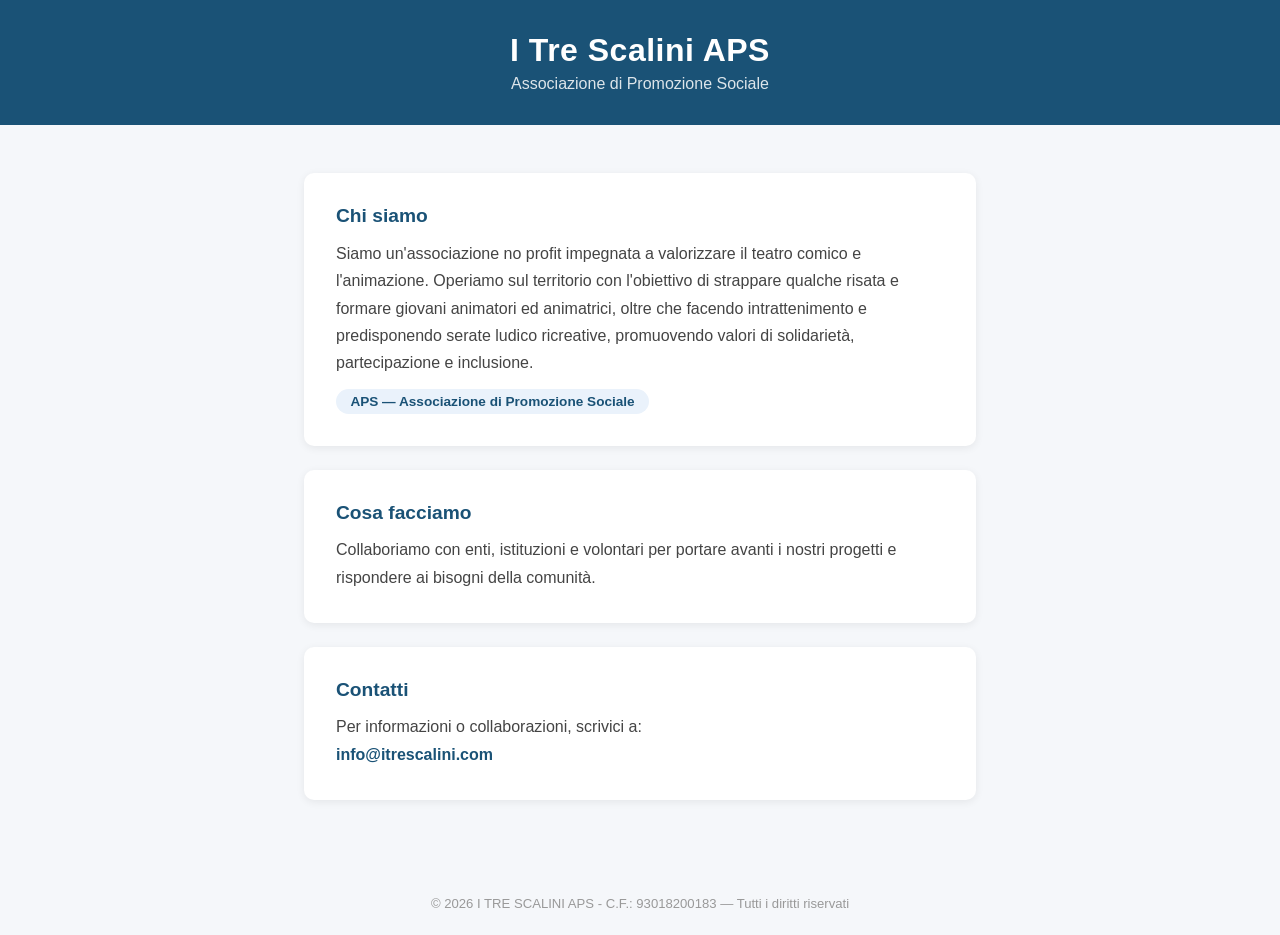
==== index.html @ 0dde62d0 "add files via upload" ====
<!DOCTYPE html>
<html lang="it">
<head>
  <meta charset="UTF-8" />
  <meta name="viewport" content="width=device-width, initial-scale=1.0" />
  <title>Nome Associazione</title>
  <style>
    * { margin: 0; padding: 0; box-sizing: border-box; }

    body {
      font-family: 'Segoe UI', Arial, sans-serif;
      background: #f5f7fa;
      color: #2d2d2d;
      min-height: 100vh;
      display: flex;
      flex-direction: column;
    }

    header {
      background: #1a5276;
      color: white;
      padding: 2rem;
      text-align: center;
    }

    header h1 {
      font-size: 2rem;
      letter-spacing: 0.5px;
      margin-bottom: 0.4rem;
    }

    header p.tagline {
      font-size: 1rem;
      opacity: 0.85;
    }

    main {
      flex: 1;
      max-width: 720px;
      margin: 3rem auto;
      padding: 0 1.5rem;
    }

    .card {
      background: white;
      border-radius: 10px;
      padding: 2rem;
      margin-bottom: 1.5rem;
      box-shadow: 0 2px 8px rgba(0,0,0,0.07);
    }

    .card h2 {
      font-size: 1.2rem;
      color: #1a5276;
      margin-bottom: 0.8rem;
    }

    .card p {
      line-height: 1.7;
      color: #444;
    }

    .contact a {
      color: #1a5276;
      text-decoration: none;
      font-weight: 600;
    }

    .contact a:hover {
      text-decoration: underline;
    }

    .badge {
      display: inline-block;
      background: #eaf2fb;
      color: #1a5276;
      border-radius: 20px;
      padding: 0.3rem 0.9rem;
      font-size: 0.85rem;
      margin-top: 0.8rem;
      font-weight: 600;
    }

    footer {
      text-align: center;
      padding: 1.5rem;
      font-size: 0.82rem;
      color: #999;
    }
  </style>
</head>
<body>

  <header>
    <h1>I Tre Scalini APS</h1>
    <p class="tagline">Associazione di Promozione Sociale</p>
  </header>

  <main>
    <div class="card">
      <h2>Chi siamo</h2>
      <p>
        Siamo un'associazione no profit impegnata a valorizzare il teatro comico e l'animazione.
        Operiamo sul territorio con l'obiettivo di strappare qualche risata e formare giovani animatori ed animatrici, oltre che facendo intrattenimento e predisponendo serate ludico ricreative, promuovendo valori di
        solidarietà, partecipazione e inclusione.
      </p>
      <span class="badge">APS — Associazione di Promozione Sociale</span>
    </div>

    <div class="card">
      <h2>Cosa facciamo</h2>
      <p>
        Collaboriamo con enti, istituzioni e volontari per portare avanti i nostri progetti
        e rispondere ai bisogni della comunità.
      </p>
    </div>

    <div class="card contact">
      <h2>Contatti</h2>
      <p>Per informazioni o collaborazioni, scrivici a:<br />
        <a href="mailto:info@itrescalini.com">info@itrescalini.com</a>
      </p>
    </div>
  </main>

  <footer>
    &copy; 2026 I TRE SCALINI APS - C.F.: 93018200183 — Tutti i diritti riservati
  </footer>

</body>
</html>
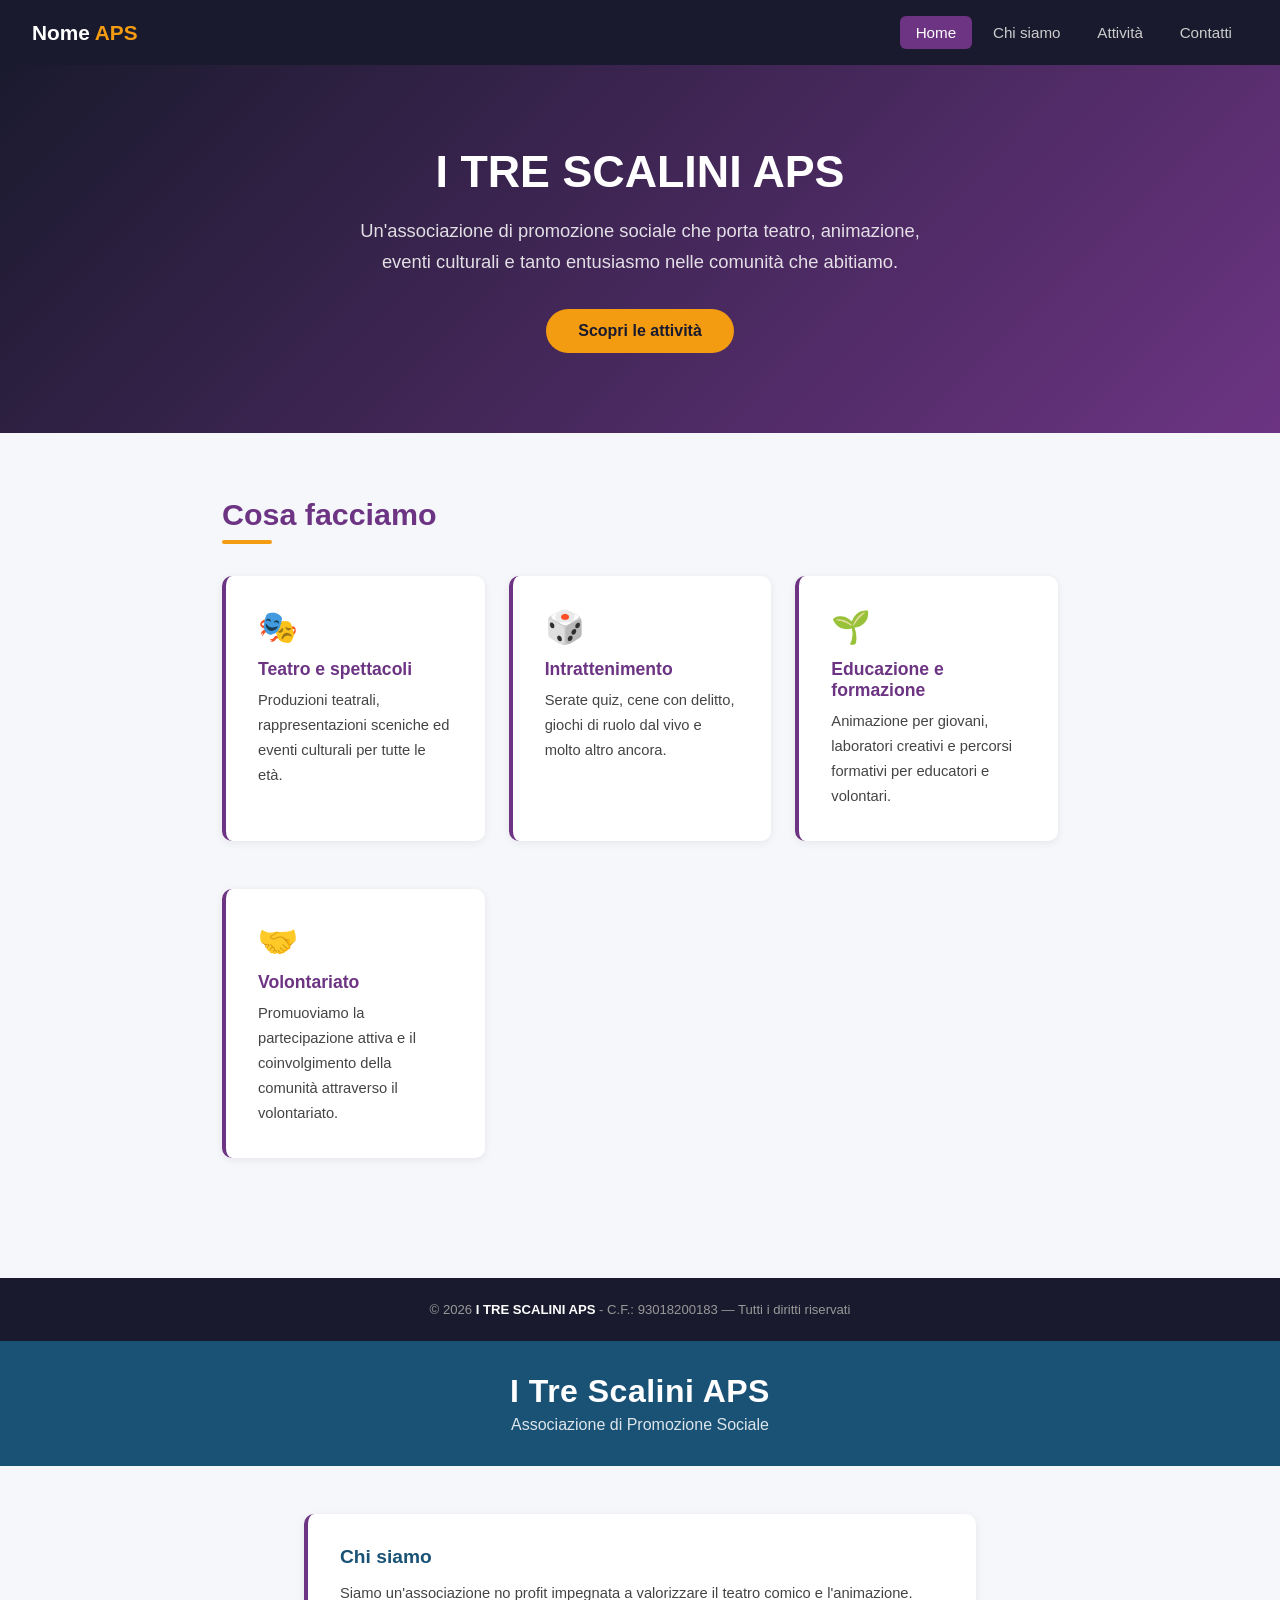
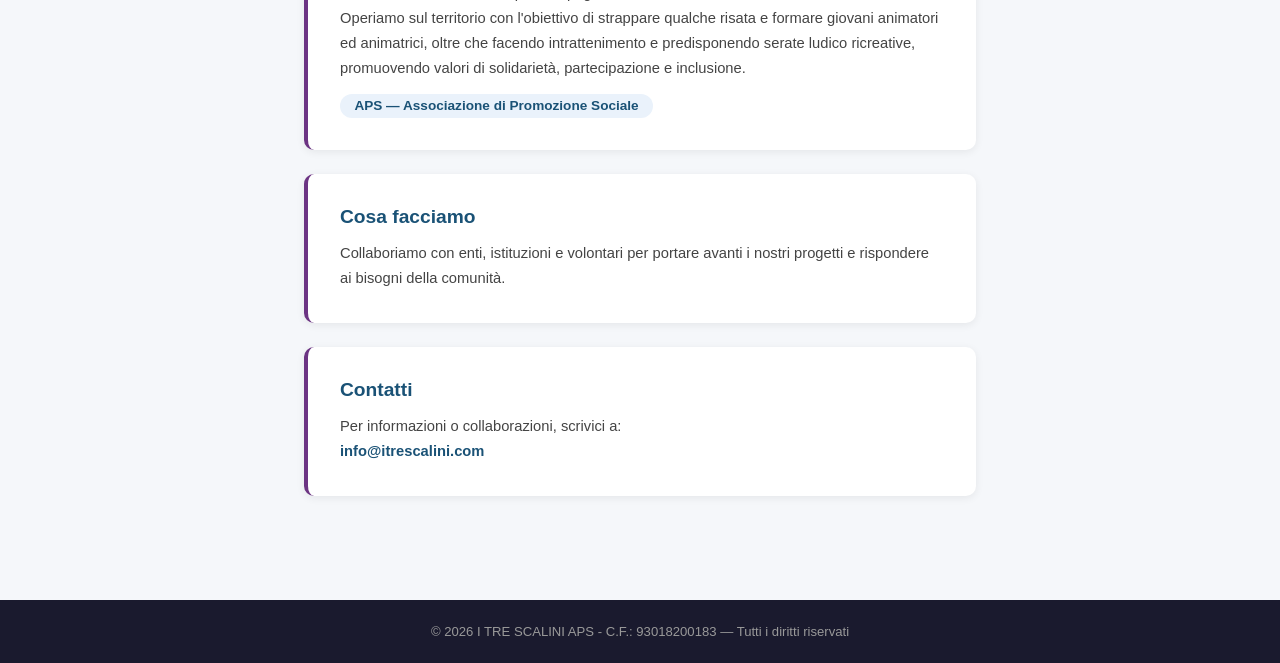
==== commit 2544ad22: "Update index.html" ====
--- a/index.html
+++ b/index.html
@@ -3,7 +3,504 @@
 <head>
   <meta charset="UTF-8" />
   <meta name="viewport" content="width=device-width, initial-scale=1.0" />
-  <title>Nome Associazione</title>
+  <link rel="icon" type="image/png" href="favicon.png">
+  <title>I Tre Scalini</title>
+  <style>
+    :root {
+      --primary: #6c3483;
+      --secondary: #e74c3c;
+      --accent: #f39c12;
+      --dark: #1a1a2e;
+      --light: #f8f5ff;
+      --text: #2d2d2d;
+      --muted: #666;
+    }
+
+    * { margin: 0; padding: 0; box-sizing: border-box; }
+
+    body {
+      font-family: 'Segoe UI', Arial, sans-serif;
+      color: var(--text);
+      background: #fff;
+    }
+
+    /* NAV */
+    nav {
+      background: var(--dark);
+      padding: 1rem 2rem;
+      display: flex;
+      justify-content: space-between;
+      align-items: center;
+      position: sticky;
+      top: 0;
+      z-index: 100;
+    }
+
+    .nav-logo {
+      color: white;
+      font-size: 1.3rem;
+      font-weight: 700;
+      cursor: pointer;
+    }
+
+    .nav-logo span { color: var(--accent); }
+
+    .nav-links {
+      display: flex;
+      gap: 0.3rem;
+    }
+
+    .nav-links button {
+      background: none;
+      border: none;
+      color: #ccc;
+      font-size: 0.95rem;
+      padding: 0.5rem 1rem;
+      cursor: pointer;
+      border-radius: 6px;
+      transition: all 0.2s;
+    }
+
+    .nav-links button:hover,
+    .nav-links button.active {
+      background: var(--primary);
+      color: white;
+    }
+
+    /* PAGES */
+    .page { display: none; }
+    .page.active { display: block; }
+
+    /* HERO */
+    .hero {
+      background: linear-gradient(135deg, var(--dark) 0%, var(--primary) 100%);
+      color: white;
+      padding: 5rem 2rem;
+      text-align: center;
+    }
+
+    .hero h1 {
+      font-size: 2.8rem;
+      margin-bottom: 1rem;
+      line-height: 1.2;
+    }
+
+    .hero h1 span { color: var(--accent); }
+
+    .hero p {
+      font-size: 1.15rem;
+      opacity: 0.85;
+      max-width: 600px;
+      margin: 0 auto 2rem;
+      line-height: 1.7;
+    }
+
+    .btn {
+      display: inline-block;
+      background: var(--accent);
+      color: var(--dark);
+      padding: 0.8rem 2rem;
+      border-radius: 30px;
+      font-weight: 700;
+      font-size: 1rem;
+      cursor: pointer;
+      border: none;
+      transition: transform 0.2s, box-shadow 0.2s;
+    }
+
+    .btn:hover {
+      transform: translateY(-2px);
+      box-shadow: 0 6px 20px rgba(243,156,18,0.4);
+    }
+
+    /* SECTIONS */
+    section {
+      padding: 4rem 2rem;
+      max-width: 900px;
+      margin: 0 auto;
+    }
+
+    section h2 {
+      font-size: 1.9rem;
+      color: var(--primary);
+      margin-bottom: 0.5rem;
+    }
+
+    .section-line {
+      width: 50px;
+      height: 4px;
+      background: var(--accent);
+      border-radius: 2px;
+      margin-bottom: 2rem;
+    }
+
+    /* CARDS GRID */
+    .grid {
+      display: grid;
+      grid-template-columns: repeat(auto-fit, minmax(240px, 1fr));
+      gap: 1.5rem;
+      margin-top: 1rem;
+    }
+
+    .card {
+      background: var(--light);
+      border-radius: 12px;
+      padding: 1.5rem;
+      border-left: 4px solid var(--primary);
+      transition: transform 0.2s, box-shadow 0.2s;
+    }
+
+    .card:hover {
+      transform: translateY(-3px);
+      box-shadow: 0 8px 24px rgba(108,52,131,0.12);
+    }
+
+    .card .icon { font-size: 2rem; margin-bottom: 0.8rem; }
+    .card h3 { font-size: 1.1rem; color: var(--primary); margin-bottom: 0.5rem; }
+    .card p { font-size: 0.92rem; color: var(--muted); line-height: 1.6; }
+
+    /* ABOUT PAGE */
+    .about-block {
+      background: var(--light);
+      border-radius: 12px;
+      padding: 2rem;
+      margin-bottom: 1.5rem;
+    }
+
+    .about-block h3 {
+      color: var(--primary);
+      font-size: 1.1rem;
+      margin-bottom: 0.8rem;
+    }
+
+    .about-block p {
+      color: var(--muted);
+      line-height: 1.8;
+      font-size: 0.95rem;
+    }
+
+    .values {
+      display: flex;
+      flex-wrap: wrap;
+      gap: 0.8rem;
+      margin-top: 1rem;
+    }
+
+    .tag {
+      background: var(--primary);
+      color: white;
+      padding: 0.4rem 1rem;
+      border-radius: 20px;
+      font-size: 0.85rem;
+      font-weight: 600;
+    }
+
+    /* ACTIVITIES PAGE */
+    .activity {
+      display: flex;
+      gap: 1.5rem;
+      align-items: flex-start;
+      padding: 1.5rem;
+      border-radius: 12px;
+      margin-bottom: 1rem;
+      background: var(--light);
+      transition: transform 0.2s;
+    }
+
+    .activity:hover { transform: translateX(4px); }
+
+    .activity .num {
+      font-size: 2.5rem;
+      font-weight: 900;
+      color: var(--accent);
+      line-height: 1;
+      min-width: 50px;
+    }
+
+    .activity h3 { color: var(--primary); margin-bottom: 0.4rem; }
+
+    .activity ul {
+      padding-left: 1.2rem;
+      color: var(--muted);
+      font-size: 0.92rem;
+      line-height: 1.8;
+    }
+
+    /* CONTACT PAGE */
+    .contact-grid {
+      display: grid;
+      grid-template-columns: repeat(auto-fit, minmax(240px, 1fr));
+      gap: 1.5rem;
+      margin-top: 1rem;
+    }
+
+    .contact-card {
+      background: var(--light);
+      border-radius: 12px;
+      padding: 2rem;
+      text-align: center;
+    }
+
+    .contact-card .icon { font-size: 2.5rem; margin-bottom: 1rem; }
+    .contact-card h3 { color: var(--primary); margin-bottom: 0.5rem; }
+    .contact-card a { color: var(--primary); text-decoration: none; font-weight: 600; }
+    .contact-card a:hover { text-decoration: underline; }
+    .contact-card p { color: var(--muted); font-size: 0.92rem; }
+
+    .legal-note {
+      background: var(--light);
+      border-radius: 12px;
+      padding: 1.5rem 2rem;
+      margin-top: 2rem;
+      font-size: 0.88rem;
+      color: var(--muted);
+      line-height: 1.7;
+      border-left: 4px solid var(--accent);
+    }
+
+    /* FOOTER */
+    footer {
+      background: var(--dark);
+      color: #aaa;
+      text-align: center;
+      padding: 2rem;
+      font-size: 0.85rem;
+      margin-top: 2rem;
+    }
+
+    footer strong { color: white; }
+  </style>
+</head>
+<body>
+
+<nav>
+  <div class="nav-logo" onclick="showPage('home')">Nome <span>APS</span></div>
+  <div class="nav-links">
+    <button onclick="showPage('home')" id="btn-home" class="active">Home</button>
+    <button onclick="showPage('chi-siamo')" id="btn-chi-siamo">Chi siamo</button>
+    <button onclick="showPage('attivita')" id="btn-attivita">Attività</button>
+    <button onclick="showPage('contatti')" id="btn-contatti">Contatti</button>
+  </div>
+</nav>
+
+<!-- HOME -->
+<div class="page active" id="page-home">
+  <div class="hero">
+    <h1>I TRE SCALINI APS</h1>
+    <p>Un'associazione di promozione sociale che porta teatro, animazione, eventi culturali e tanto entusiasmo nelle comunità che abitiamo.</p>
+    <button class="btn" onclick="showPage('attivita')">Scopri le attività</button>
+  </div>
+
+  <section>
+    <h2>Cosa facciamo</h2>
+    <div class="section-line"></div>
+    <div class="grid">
+      <div class="card">
+        <div class="icon">🎭</div>
+        <h3>Teatro e spettacoli</h3>
+        <p>Produzioni teatrali, rappresentazioni sceniche ed eventi culturali per tutte le età.</p>
+      </div>
+      <div class="card">
+        <div class="icon">🎲</div>
+        <h3>Intrattenimento</h3>
+        <p>Serate quiz, cene con delitto, giochi di ruolo dal vivo e molto altro ancora.</p>
+      </div>
+      <div class="card">
+        <div class="icon">🌱</div>
+        <h3>Educazione e formazione</h3>
+        <p>Animazione per giovani, laboratori creativi e percorsi formativi per educatori e volontari.</p>
+      </div>
+      <div class="card">
+        <div class="icon">🤝</div>
+        <h3>Volontariato</h3>
+        <p>Promuoviamo la partecipazione attiva e il coinvolgimento della comunità attraverso il volontariato.</p>
+      </div>
+    </div>
+  </section>
+</div>
+
+<!-- CHI SIAMO -->
+<div class="page" id="page-chi-siamo">
+  <div class="hero" style="padding: 3rem 2rem;">
+    <h1>Chi <span>siamo</span></h1>
+    <p>Un gruppo di volontari uniti dalla passione per la cultura, il gioco e la comunità.</p>
+  </div>
+
+  <section>
+    <h2>La nostra missione</h2>
+    <div class="section-line"></div>
+
+    <div class="about-block">
+      <h3>🎯 Finalità</h3>
+      <p>Siamo un'associazione apartitica, aconfessionale e senza scopo di lucro. Perseguiamo finalità civiche, solidaristiche e di utilità sociale, operando nei settori della promozione culturale, educativa, ricreativa e sociale, ai sensi dell'art. 5 del D.Lgs. 117/2017.</p>
+    </div>
+
+    <div class="about-block">
+      <h3>💡 Come operiamo</h3>
+      <p>Le nostre attività si svolgono prevalentemente a favore dei soci e di terzi, nel rispetto delle finalità di promozione sociale. Collaboriamo con enti pubblici e privati, scuole, parrocchie, oratori, altri enti del Terzo Settore e associazioni culturali e ricreative.</p>
+    </div>
+
+    <div class="about-block">
+      <h3>❤️ I nostri valori</h3>
+      <div class="values">
+        <span class="tag">Apartitica</span>
+        <span class="tag">Aconfessionale</span>
+        <span class="tag">No profit</span>
+        <span class="tag">Solidarietà</span>
+        <span class="tag">Inclusione</span>
+        <span class="tag">Partecipazione</span>
+        <span class="tag">Volontariato</span>
+      </div>
+    </div>
+  </section>
+</div>
+
+<!-- ATTIVITÀ -->
+<div class="page" id="page-attivita">
+  <div class="hero" style="padding: 3rem 2rem;">
+    <h1>Le nostre <span>attività</span></h1>
+    <p>Tutto quello che organizziamo e realizziamo per la comunità.</p>
+  </div>
+
+  <section>
+    <h2>Attività di interesse generale</h2>
+    <div class="section-line"></div>
+
+    <div class="activity">
+      <div class="num">01</div>
+      <div>
+        <h3>Attività culturali e artistiche</h3>
+        <ul>
+          <li>Spettacoli teatrali</li>
+          <li>Rappresentazioni sceniche e performative</li>
+          <li>Eventi culturali e ricreativi</li>
+        </ul>
+      </div>
+    </div>
+
+    <div class="activity">
+      <div class="num">02</div>
+      <div>
+        <h3>Intrattenimento e socializzazione</h3>
+        <ul>
+          <li>Serate quiz</li>
+          <li>Cene con delitto</li>
+          <li>Giochi di ruolo dal vivo</li>
+          <li>Eventi ludico-ricreativi</li>
+        </ul>
+      </div>
+    </div>
+
+    <div class="activity">
+      <div class="num">03</div>
+      <div>
+        <h3>Attività educative e formative</h3>
+        <ul>
+          <li>Animazione per bambini, ragazzi e giovani</li>
+          <li>Percorsi di formazione per animatori ed educatori</li>
+          <li>Laboratori teatrali, espressivi e creativi</li>
+          <li>Supporto educativo in contesti aggregativi (oratori, scuole, ETS)</li>
+        </ul>
+      </div>
+    </div>
+
+    <div class="activity">
+      <div class="num">04</div>
+      <div>
+        <h3>Promozione del volontariato</h3>
+        <ul>
+          <li>Coinvolgimento attivo dei soci nelle attività associative</li>
+          <li>Promozione della partecipazione civica e sociale</li>
+        </ul>
+      </div>
+    </div>
+  </section>
+</div>
+
+<!-- CONTATTI -->
+<div class="page" id="page-contatti">
+  <div class="hero" style="padding: 3rem 2rem;">
+    <h1>Scrivici o <span>unisciti a noi</span></h1>
+    <p>Hai domande, vuoi collaborare o vuoi diventare volontario? Siamo felici di sentirti.</p>
+  </div>
+
+  <section>
+    <h2>Contatti</h2>
+    <div class="section-line"></div>
+
+    <div class="contact-grid">
+      <div class="contact-card">
+        <div class="icon">✉️</div>
+        <h3>Email</h3>
+        <a href="mailto:info@itrescalini.com">info@itrescalini.com</a>
+      </div>
+      <div class="contact-card">
+        <div class="icon">🌐</div>
+        <h3>Sito web</h3>
+        <a href="https://itrescalini.com">itrescalini.com</a>
+      </div>
+      <div class="contact-card">
+        <div class="icon">📍</div>
+        <h3>Sede</h3>
+        <p>Frazione Bellaria 3, 27049, Zenevredo (PV)</p>
+      </div>
+    </div>
+
+    <div class="legal-note">
+      <strong>I TRE SCALINI APS</strong> — Associazione di Promozione Sociale<br>
+      Organizzazione apartitica, aconfessionale e senza scopo di lucro.<br>
+      Attività svolta ai sensi dell'art. 5 del D.Lgs. 117/2017 (Codice del Terzo Settore).<br>
+      C.F.: 93018200183
+    </div>
+  </section>
+</div>
+
+<footer>
+  &copy; 2026 <strong>I TRE SCALINI APS</strong> - C.F.: 93018200183 — Tutti i diritti riservati
+</footer>
+
+<script>
+  function showPage(id) {
+    document.querySelectorAll('.page').forEach(p => p.classList.remove('active'));
+    document.querySelectorAll('.nav-links button').forEach(b => b.classList.remove('active'));
+    document.getElementById('page-' + id).classList.add('active');
+    document.getElementById('btn-' + id).classList.add('active');
+    window.scrollTo(0, 0);
+  }
+</script>
+
+</body>
+</html>
+
+
+
+
+
+
+
+
+
+
+
+
+
+
+
+
+
+
+
+
+
+
+
+<!DOCTYPE html>
+<html lang="it">
+<head>
+  <meta charset="UTF-8" />
+  <meta name="viewport" content="width=device-width, initial-scale=1.0" />
+  <link rel="icon" type="image/png" href="favicon.png">
+  <title>I Tre Scalini</title>
   <style>
     * { margin: 0; padding: 0; box-sizing: border-box; }
 
@@ -128,4 +625,6 @@
   </footer>
 
 </body>
-</html>+
+</html>
+
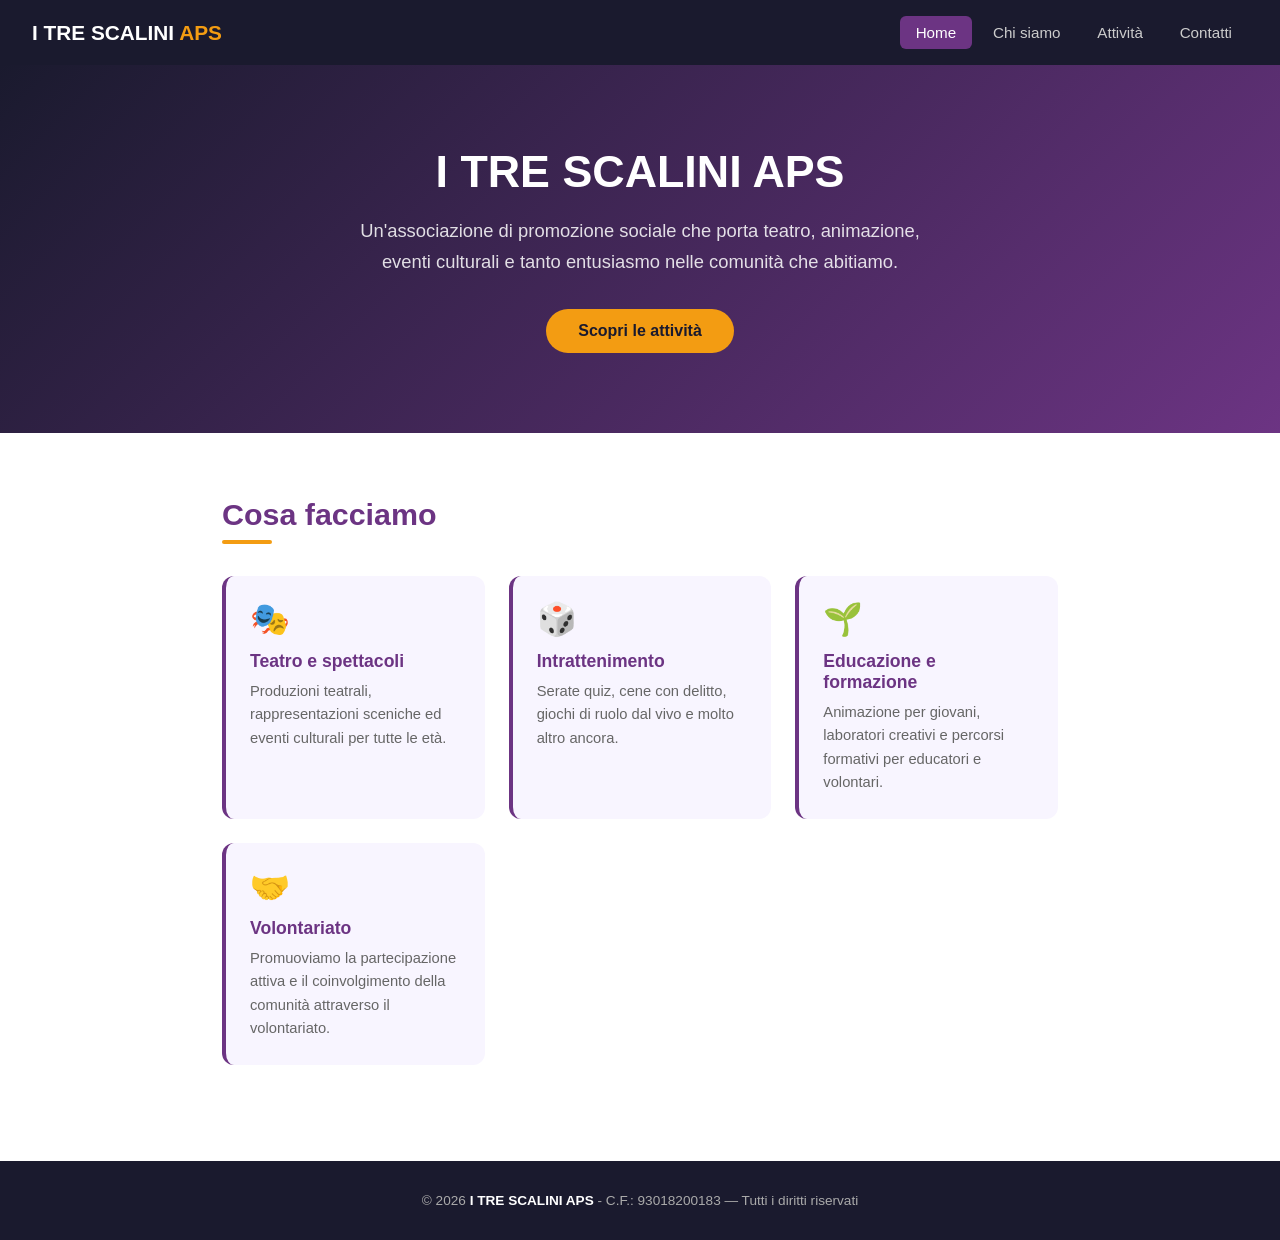
==== commit 0d969501: "Update index.html" ====
--- a/index.html
+++ b/index.html
@@ -274,7 +274,7 @@
 <body>
 
 <nav>
-  <div class="nav-logo" onclick="showPage('home')">Nome <span>APS</span></div>
+  <div class="nav-logo" onclick="showPage('home')">I TRE SCALINI <span>APS</span></div>
   <div class="nav-links">
     <button onclick="showPage('home')" id="btn-home" class="active">Home</button>
     <button onclick="showPage('chi-siamo')" id="btn-chi-siamo">Chi siamo</button>
@@ -471,160 +471,3 @@
 
 </body>
 </html>
-
-
-
-
-
-
-
-
-
-
-
-
-
-
-
-
-
-
-
-
-
-
-
-<!DOCTYPE html>
-<html lang="it">
-<head>
-  <meta charset="UTF-8" />
-  <meta name="viewport" content="width=device-width, initial-scale=1.0" />
-  <link rel="icon" type="image/png" href="favicon.png">
-  <title>I Tre Scalini</title>
-  <style>
-    * { margin: 0; padding: 0; box-sizing: border-box; }
-
-    body {
-      font-family: 'Segoe UI', Arial, sans-serif;
-      background: #f5f7fa;
-      color: #2d2d2d;
-      min-height: 100vh;
-      display: flex;
-      flex-direction: column;
-    }
-
-    header {
-      background: #1a5276;
-      color: white;
-      padding: 2rem;
-      text-align: center;
-    }
-
-    header h1 {
-      font-size: 2rem;
-      letter-spacing: 0.5px;
-      margin-bottom: 0.4rem;
-    }
-
-    header p.tagline {
-      font-size: 1rem;
-      opacity: 0.85;
-    }
-
-    main {
-      flex: 1;
-      max-width: 720px;
-      margin: 3rem auto;
-      padding: 0 1.5rem;
-    }
-
-    .card {
-      background: white;
-      border-radius: 10px;
-      padding: 2rem;
-      margin-bottom: 1.5rem;
-      box-shadow: 0 2px 8px rgba(0,0,0,0.07);
-    }
-
-    .card h2 {
-      font-size: 1.2rem;
-      color: #1a5276;
-      margin-bottom: 0.8rem;
-    }
-
-    .card p {
-      line-height: 1.7;
-      color: #444;
-    }
-
-    .contact a {
-      color: #1a5276;
-      text-decoration: none;
-      font-weight: 600;
-    }
-
-    .contact a:hover {
-      text-decoration: underline;
-    }
-
-    .badge {
-      display: inline-block;
-      background: #eaf2fb;
-      color: #1a5276;
-      border-radius: 20px;
-      padding: 0.3rem 0.9rem;
-      font-size: 0.85rem;
-      margin-top: 0.8rem;
-      font-weight: 600;
-    }
-
-    footer {
-      text-align: center;
-      padding: 1.5rem;
-      font-size: 0.82rem;
-      color: #999;
-    }
-  </style>
-</head>
-<body>
-
-  <header>
-    <h1>I Tre Scalini APS</h1>
-    <p class="tagline">Associazione di Promozione Sociale</p>
-  </header>
-
-  <main>
-    <div class="card">
-      <h2>Chi siamo</h2>
-      <p>
-        Siamo un'associazione no profit impegnata a valorizzare il teatro comico e l'animazione.
-        Operiamo sul territorio con l'obiettivo di strappare qualche risata e formare giovani animatori ed animatrici, oltre che facendo intrattenimento e predisponendo serate ludico ricreative, promuovendo valori di
-        solidarietà, partecipazione e inclusione.
-      </p>
-      <span class="badge">APS — Associazione di Promozione Sociale</span>
-    </div>
-
-    <div class="card">
-      <h2>Cosa facciamo</h2>
-      <p>
-        Collaboriamo con enti, istituzioni e volontari per portare avanti i nostri progetti
-        e rispondere ai bisogni della comunità.
-      </p>
-    </div>
-
-    <div class="card contact">
-      <h2>Contatti</h2>
-      <p>Per informazioni o collaborazioni, scrivici a:<br />
-        <a href="mailto:info@itrescalini.com">info@itrescalini.com</a>
-      </p>
-    </div>
-  </main>
-
-  <footer>
-    &copy; 2026 I TRE SCALINI APS - C.F.: 93018200183 — Tutti i diritti riservati
-  </footer>
-
-</body>
-
-</html>
-
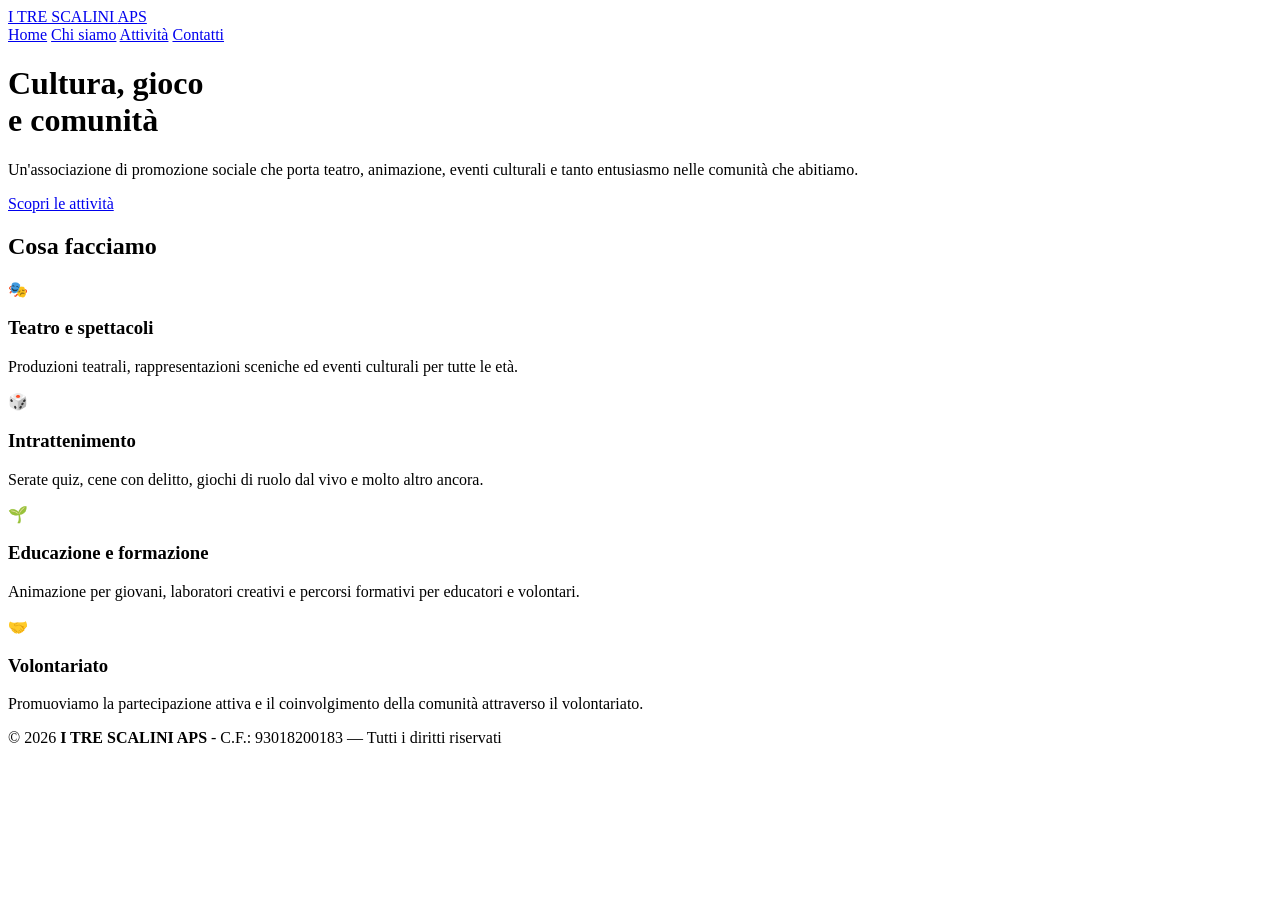
==== commit 21620e97: "Update index.html" ====
--- a/index.html
+++ b/index.html
@@ -5,469 +5,56 @@
   <meta name="viewport" content="width=device-width, initial-scale=1.0" />
   <link rel="icon" type="image/png" href="favicon.png">
   <title>I Tre Scalini</title>
-  <style>
-    :root {
-      --primary: #6c3483;
-      --secondary: #e74c3c;
-      --accent: #f39c12;
-      --dark: #1a1a2e;
-      --light: #f8f5ff;
-      --text: #2d2d2d;
-      --muted: #666;
-    }
-
-    * { margin: 0; padding: 0; box-sizing: border-box; }
-
-    body {
-      font-family: 'Segoe UI', Arial, sans-serif;
-      color: var(--text);
-      background: #fff;
-    }
-
-    /* NAV */
-    nav {
-      background: var(--dark);
-      padding: 1rem 2rem;
-      display: flex;
-      justify-content: space-between;
-      align-items: center;
-      position: sticky;
-      top: 0;
-      z-index: 100;
-    }
-
-    .nav-logo {
-      color: white;
-      font-size: 1.3rem;
-      font-weight: 700;
-      cursor: pointer;
-    }
-
-    .nav-logo span { color: var(--accent); }
-
-    .nav-links {
-      display: flex;
-      gap: 0.3rem;
-    }
-
-    .nav-links button {
-      background: none;
-      border: none;
-      color: #ccc;
-      font-size: 0.95rem;
-      padding: 0.5rem 1rem;
-      cursor: pointer;
-      border-radius: 6px;
-      transition: all 0.2s;
-    }
-
-    .nav-links button:hover,
-    .nav-links button.active {
-      background: var(--primary);
-      color: white;
-    }
-
-    /* PAGES */
-    .page { display: none; }
-    .page.active { display: block; }
-
-    /* HERO */
-    .hero {
-      background: linear-gradient(135deg, var(--dark) 0%, var(--primary) 100%);
-      color: white;
-      padding: 5rem 2rem;
-      text-align: center;
-    }
-
-    .hero h1 {
-      font-size: 2.8rem;
-      margin-bottom: 1rem;
-      line-height: 1.2;
-    }
-
-    .hero h1 span { color: var(--accent); }
-
-    .hero p {
-      font-size: 1.15rem;
-      opacity: 0.85;
-      max-width: 600px;
-      margin: 0 auto 2rem;
-      line-height: 1.7;
-    }
-
-    .btn {
-      display: inline-block;
-      background: var(--accent);
-      color: var(--dark);
-      padding: 0.8rem 2rem;
-      border-radius: 30px;
-      font-weight: 700;
-      font-size: 1rem;
-      cursor: pointer;
-      border: none;
-      transition: transform 0.2s, box-shadow 0.2s;
-    }
-
-    .btn:hover {
-      transform: translateY(-2px);
-      box-shadow: 0 6px 20px rgba(243,156,18,0.4);
-    }
-
-    /* SECTIONS */
-    section {
-      padding: 4rem 2rem;
-      max-width: 900px;
-      margin: 0 auto;
-    }
-
-    section h2 {
-      font-size: 1.9rem;
-      color: var(--primary);
-      margin-bottom: 0.5rem;
-    }
-
-    .section-line {
-      width: 50px;
-      height: 4px;
-      background: var(--accent);
-      border-radius: 2px;
-      margin-bottom: 2rem;
-    }
-
-    /* CARDS GRID */
-    .grid {
-      display: grid;
-      grid-template-columns: repeat(auto-fit, minmax(240px, 1fr));
-      gap: 1.5rem;
-      margin-top: 1rem;
-    }
-
-    .card {
-      background: var(--light);
-      border-radius: 12px;
-      padding: 1.5rem;
-      border-left: 4px solid var(--primary);
-      transition: transform 0.2s, box-shadow 0.2s;
-    }
-
-    .card:hover {
-      transform: translateY(-3px);
-      box-shadow: 0 8px 24px rgba(108,52,131,0.12);
-    }
-
-    .card .icon { font-size: 2rem; margin-bottom: 0.8rem; }
-    .card h3 { font-size: 1.1rem; color: var(--primary); margin-bottom: 0.5rem; }
-    .card p { font-size: 0.92rem; color: var(--muted); line-height: 1.6; }
-
-    /* ABOUT PAGE */
-    .about-block {
-      background: var(--light);
-      border-radius: 12px;
-      padding: 2rem;
-      margin-bottom: 1.5rem;
-    }
-
-    .about-block h3 {
-      color: var(--primary);
-      font-size: 1.1rem;
-      margin-bottom: 0.8rem;
-    }
-
-    .about-block p {
-      color: var(--muted);
-      line-height: 1.8;
-      font-size: 0.95rem;
-    }
-
-    .values {
-      display: flex;
-      flex-wrap: wrap;
-      gap: 0.8rem;
-      margin-top: 1rem;
-    }
-
-    .tag {
-      background: var(--primary);
-      color: white;
-      padding: 0.4rem 1rem;
-      border-radius: 20px;
-      font-size: 0.85rem;
-      font-weight: 600;
-    }
-
-    /* ACTIVITIES PAGE */
-    .activity {
-      display: flex;
-      gap: 1.5rem;
-      align-items: flex-start;
-      padding: 1.5rem;
-      border-radius: 12px;
-      margin-bottom: 1rem;
-      background: var(--light);
-      transition: transform 0.2s;
-    }
-
-    .activity:hover { transform: translateX(4px); }
-
-    .activity .num {
-      font-size: 2.5rem;
-      font-weight: 900;
-      color: var(--accent);
-      line-height: 1;
-      min-width: 50px;
-    }
-
-    .activity h3 { color: var(--primary); margin-bottom: 0.4rem; }
-
-    .activity ul {
-      padding-left: 1.2rem;
-      color: var(--muted);
-      font-size: 0.92rem;
-      line-height: 1.8;
-    }
-
-    /* CONTACT PAGE */
-    .contact-grid {
-      display: grid;
-      grid-template-columns: repeat(auto-fit, minmax(240px, 1fr));
-      gap: 1.5rem;
-      margin-top: 1rem;
-    }
-
-    .contact-card {
-      background: var(--light);
-      border-radius: 12px;
-      padding: 2rem;
-      text-align: center;
-    }
-
-    .contact-card .icon { font-size: 2.5rem; margin-bottom: 1rem; }
-    .contact-card h3 { color: var(--primary); margin-bottom: 0.5rem; }
-    .contact-card a { color: var(--primary); text-decoration: none; font-weight: 600; }
-    .contact-card a:hover { text-decoration: underline; }
-    .contact-card p { color: var(--muted); font-size: 0.92rem; }
-
-    .legal-note {
-      background: var(--light);
-      border-radius: 12px;
-      padding: 1.5rem 2rem;
-      margin-top: 2rem;
-      font-size: 0.88rem;
-      color: var(--muted);
-      line-height: 1.7;
-      border-left: 4px solid var(--accent);
-    }
-
-    /* FOOTER */
-    footer {
-      background: var(--dark);
-      color: #aaa;
-      text-align: center;
-      padding: 2rem;
-      font-size: 0.85rem;
-      margin-top: 2rem;
-    }
-
-    footer strong { color: white; }
-  </style>
+  <link rel="stylesheet" href="style.css" />
 </head>
 <body>
 
 <nav>
-  <div class="nav-logo" onclick="showPage('home')">I TRE SCALINI <span>APS</span></div>
+  <div class="nav-logo"><a href="index.html">I TRE SCALINI <span>APS</span></a></div>
   <div class="nav-links">
-    <button onclick="showPage('home')" id="btn-home" class="active">Home</button>
-    <button onclick="showPage('chi-siamo')" id="btn-chi-siamo">Chi siamo</button>
-    <button onclick="showPage('attivita')" id="btn-attivita">Attività</button>
-    <button onclick="showPage('contatti')" id="btn-contatti">Contatti</button>
+    <a href="index.html" class="active">Home</a>
+    <a href="chi-siamo.html">Chi siamo</a>
+    <a href="attivita.html">Attività</a>
+    <a href="contatti.html">Contatti</a>
   </div>
 </nav>
 
-<!-- HOME -->
-<div class="page active" id="page-home">
-  <div class="hero">
-    <h1>I TRE SCALINI APS</h1>
-    <p>Un'associazione di promozione sociale che porta teatro, animazione, eventi culturali e tanto entusiasmo nelle comunità che abitiamo.</p>
-    <button class="btn" onclick="showPage('attivita')">Scopri le attività</button>
-  </div>
-
-  <section>
-    <h2>Cosa facciamo</h2>
-    <div class="section-line"></div>
-    <div class="grid">
-      <div class="card">
-        <div class="icon">🎭</div>
-        <h3>Teatro e spettacoli</h3>
-        <p>Produzioni teatrali, rappresentazioni sceniche ed eventi culturali per tutte le età.</p>
-      </div>
-      <div class="card">
-        <div class="icon">🎲</div>
-        <h3>Intrattenimento</h3>
-        <p>Serate quiz, cene con delitto, giochi di ruolo dal vivo e molto altro ancora.</p>
-      </div>
-      <div class="card">
-        <div class="icon">🌱</div>
-        <h3>Educazione e formazione</h3>
-        <p>Animazione per giovani, laboratori creativi e percorsi formativi per educatori e volontari.</p>
-      </div>
-      <div class="card">
-        <div class="icon">🤝</div>
-        <h3>Volontariato</h3>
-        <p>Promuoviamo la partecipazione attiva e il coinvolgimento della comunità attraverso il volontariato.</p>
-      </div>
-    </div>
-  </section>
+<div class="hero">
+  <h1>Cultura, gioco<br>e <span>comunità</span></h1>
+  <p>Un'associazione di promozione sociale che porta teatro, animazione, eventi culturali e tanto entusiasmo nelle comunità che abitiamo.</p>
+  <a href="attivita.html" class="btn">Scopri le attività</a>
 </div>
 
-<!-- CHI SIAMO -->
-<div class="page" id="page-chi-siamo">
-  <div class="hero" style="padding: 3rem 2rem;">
-    <h1>Chi <span>siamo</span></h1>
-    <p>Un gruppo di volontari uniti dalla passione per la cultura, il gioco e la comunità.</p>
+<section>
+  <h2>Cosa facciamo</h2>
+  <div class="section-line"></div>
+  <div class="grid">
+    <div class="card">
+      <div class="icon">🎭</div>
+      <h3>Teatro e spettacoli</h3>
+      <p>Produzioni teatrali, rappresentazioni sceniche ed eventi culturali per tutte le età.</p>
+    </div>
+    <div class="card">
+      <div class="icon">🎲</div>
+      <h3>Intrattenimento</h3>
+      <p>Serate quiz, cene con delitto, giochi di ruolo dal vivo e molto altro ancora.</p>
+    </div>
+    <div class="card">
+      <div class="icon">🌱</div>
+      <h3>Educazione e formazione</h3>
+      <p>Animazione per giovani, laboratori creativi e percorsi formativi per educatori e volontari.</p>
+    </div>
+    <div class="card">
+      <div class="icon">🤝</div>
+      <h3>Volontariato</h3>
+      <p>Promuoviamo la partecipazione attiva e il coinvolgimento della comunità attraverso il volontariato.</p>
+    </div>
   </div>
-
-  <section>
-    <h2>La nostra missione</h2>
-    <div class="section-line"></div>
-
-    <div class="about-block">
-      <h3>🎯 Finalità</h3>
-      <p>Siamo un'associazione apartitica, aconfessionale e senza scopo di lucro. Perseguiamo finalità civiche, solidaristiche e di utilità sociale, operando nei settori della promozione culturale, educativa, ricreativa e sociale, ai sensi dell'art. 5 del D.Lgs. 117/2017.</p>
-    </div>
-
-    <div class="about-block">
-      <h3>💡 Come operiamo</h3>
-      <p>Le nostre attività si svolgono prevalentemente a favore dei soci e di terzi, nel rispetto delle finalità di promozione sociale. Collaboriamo con enti pubblici e privati, scuole, parrocchie, oratori, altri enti del Terzo Settore e associazioni culturali e ricreative.</p>
-    </div>
-
-    <div class="about-block">
-      <h3>❤️ I nostri valori</h3>
-      <div class="values">
-        <span class="tag">Apartitica</span>
-        <span class="tag">Aconfessionale</span>
-        <span class="tag">No profit</span>
-        <span class="tag">Solidarietà</span>
-        <span class="tag">Inclusione</span>
-        <span class="tag">Partecipazione</span>
-        <span class="tag">Volontariato</span>
-      </div>
-    </div>
-  </section>
-</div>
-
-<!-- ATTIVITÀ -->
-<div class="page" id="page-attivita">
-  <div class="hero" style="padding: 3rem 2rem;">
-    <h1>Le nostre <span>attività</span></h1>
-    <p>Tutto quello che organizziamo e realizziamo per la comunità.</p>
-  </div>
-
-  <section>
-    <h2>Attività di interesse generale</h2>
-    <div class="section-line"></div>
-
-    <div class="activity">
-      <div class="num">01</div>
-      <div>
-        <h3>Attività culturali e artistiche</h3>
-        <ul>
-          <li>Spettacoli teatrali</li>
-          <li>Rappresentazioni sceniche e performative</li>
-          <li>Eventi culturali e ricreativi</li>
-        </ul>
-      </div>
-    </div>
-
-    <div class="activity">
-      <div class="num">02</div>
-      <div>
-        <h3>Intrattenimento e socializzazione</h3>
-        <ul>
-          <li>Serate quiz</li>
-          <li>Cene con delitto</li>
-          <li>Giochi di ruolo dal vivo</li>
-          <li>Eventi ludico-ricreativi</li>
-        </ul>
-      </div>
-    </div>
-
-    <div class="activity">
-      <div class="num">03</div>
-      <div>
-        <h3>Attività educative e formative</h3>
-        <ul>
-          <li>Animazione per bambini, ragazzi e giovani</li>
-          <li>Percorsi di formazione per animatori ed educatori</li>
-          <li>Laboratori teatrali, espressivi e creativi</li>
-          <li>Supporto educativo in contesti aggregativi (oratori, scuole, ETS)</li>
-        </ul>
-      </div>
-    </div>
-
-    <div class="activity">
-      <div class="num">04</div>
-      <div>
-        <h3>Promozione del volontariato</h3>
-        <ul>
-          <li>Coinvolgimento attivo dei soci nelle attività associative</li>
-          <li>Promozione della partecipazione civica e sociale</li>
-        </ul>
-      </div>
-    </div>
-  </section>
-</div>
-
-<!-- CONTATTI -->
-<div class="page" id="page-contatti">
-  <div class="hero" style="padding: 3rem 2rem;">
-    <h1>Scrivici o <span>unisciti a noi</span></h1>
-    <p>Hai domande, vuoi collaborare o vuoi diventare volontario? Siamo felici di sentirti.</p>
-  </div>
-
-  <section>
-    <h2>Contatti</h2>
-    <div class="section-line"></div>
-
-    <div class="contact-grid">
-      <div class="contact-card">
-        <div class="icon">✉️</div>
-        <h3>Email</h3>
-        <a href="mailto:info@itrescalini.com">info@itrescalini.com</a>
-      </div>
-      <div class="contact-card">
-        <div class="icon">🌐</div>
-        <h3>Sito web</h3>
-        <a href="https://itrescalini.com">itrescalini.com</a>
-      </div>
-      <div class="contact-card">
-        <div class="icon">📍</div>
-        <h3>Sede</h3>
-        <p>Frazione Bellaria 3, 27049, Zenevredo (PV)</p>
-      </div>
-    </div>
-
-    <div class="legal-note">
-      <strong>I TRE SCALINI APS</strong> — Associazione di Promozione Sociale<br>
-      Organizzazione apartitica, aconfessionale e senza scopo di lucro.<br>
-      Attività svolta ai sensi dell'art. 5 del D.Lgs. 117/2017 (Codice del Terzo Settore).<br>
-      C.F.: 93018200183
-    </div>
-  </section>
-</div>
+</section>
 
 <footer>
   &copy; 2026 <strong>I TRE SCALINI APS</strong> - C.F.: 93018200183 — Tutti i diritti riservati
 </footer>
 
-<script>
-  function showPage(id) {
-    document.querySelectorAll('.page').forEach(p => p.classList.remove('active'));
-    document.querySelectorAll('.nav-links button').forEach(b => b.classList.remove('active'));
-    document.getElementById('page-' + id).classList.add('active');
-    document.getElementById('btn-' + id).classList.add('active');
-    window.scrollTo(0, 0);
-  }
-</script>
-
 </body>
 </html>
